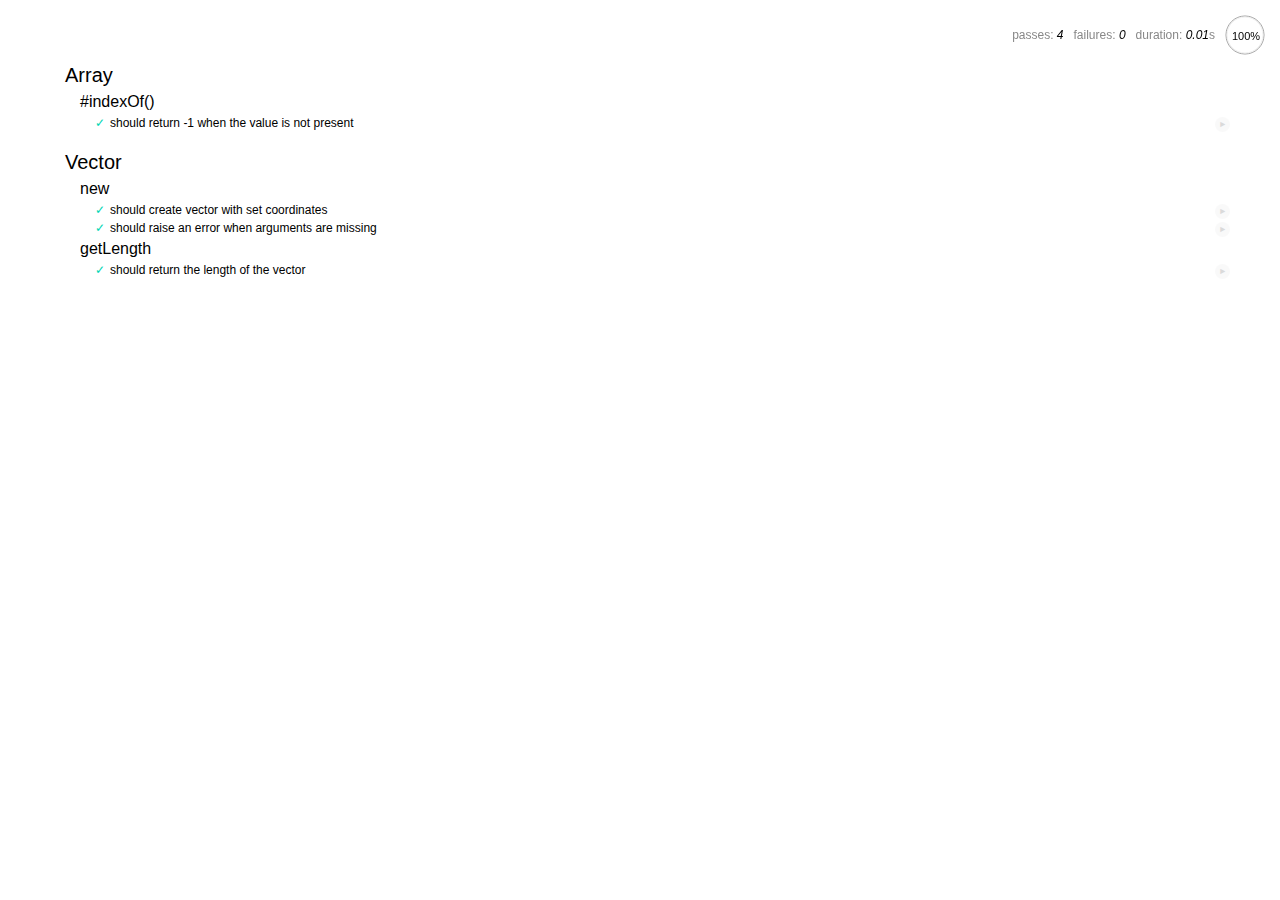
==== test/index.html @ ca11fc45 "Initial commit." ====
<html>
<head>
  <meta charset="utf-8">
  <title>Mocha Tests</title>
  <link rel="stylesheet" href="mocha.css" />
</head>
<body>
  <div id="mocha"></div>
  <script src="jquery.js"></script>
  <script src="mocha.js"></script>
  <script src="should.min.js"></script>
  <script>mocha.setup('bdd')</script>

  <!-- Includes -->
  <script src="../js/vector.js"></script>

  <!-- Tests to run -->
  <script src="test.basic.js"></script>
  <script src="test.vector.js"></script>

  <script>
    mocha.checkLeaks();
    mocha.run();
  </script>
</body>
</html>
---- test/mocha.css ----
@charset "utf-8";

body {
  margin:0;
}

#mocha {
  font: 20px/1.5 "Helvetica Neue", Helvetica, Arial, sans-serif;
  margin: 60px 50px;
}

#mocha ul,
#mocha li {
  margin: 0;
  padding: 0;
}

#mocha ul {
  list-style: none;
}

#mocha h1,
#mocha h2 {
  margin: 0;
}

#mocha h1 {
  margin-top: 15px;
  font-size: 1em;
  font-weight: 200;
}

#mocha h1 a {
  text-decoration: none;
  color: inherit;
}

#mocha h1 a:hover {
  text-decoration: underline;
}

#mocha .suite .suite h1 {
  margin-top: 0;
  font-size: .8em;
}

#mocha .hidden {
  display: none;
}

#mocha h2 {
  font-size: 12px;
  font-weight: normal;
  cursor: pointer;
}

#mocha .suite {
  margin-left: 15px;
}

#mocha .test {
  margin-left: 15px;
  overflow: hidden;
}

#mocha .test.pending:hover h2::after {
  content: '(pending)';
  font-family: arial, sans-serif;
}

#mocha .test.pass.medium .duration {
  background: #c09853;
}

#mocha .test.pass.slow .duration {
  background: #b94a48;
}

#mocha .test.pass::before {
  content: '✓';
  font-size: 12px;
  display: block;
  float: left;
  margin-right: 5px;
  color: #00d6b2;
}

#mocha .test.pass .duration {
  font-size: 9px;
  margin-left: 5px;
  padding: 2px 5px;
  color: #fff;
  -webkit-box-shadow: inset 0 1px 1px rgba(0,0,0,.2);
  -moz-box-shadow: inset 0 1px 1px rgba(0,0,0,.2);
  box-shadow: inset 0 1px 1px rgba(0,0,0,.2);
  -webkit-border-radius: 5px;
  -moz-border-radius: 5px;
  -ms-border-radius: 5px;
  -o-border-radius: 5px;
  border-radius: 5px;
}

#mocha .test.pass.fast .duration {
  display: none;
}

#mocha .test.pending {
  color: #0b97c4;
}

#mocha .test.pending::before {
  content: '◦';
  color: #0b97c4;
}

#mocha .test.fail {
  color: #c00;
}

#mocha .test.fail pre {
  color: black;
}

#mocha .test.fail::before {
  content: '✖';
  font-size: 12px;
  display: block;
  float: left;
  margin-right: 5px;
  color: #c00;
}

#mocha .test pre.error {
  color: #c00;
  max-height: 300px;
  overflow: auto;
}

/**
 * (1): approximate for browsers not supporting calc
 * (2): 42 = 2*15 + 2*10 + 2*1 (padding + margin + border)
 *      ^^ seriously
 */
#mocha .test pre {
  display: block;
  float: left;
  clear: left;
  font: 12px/1.5 monaco, monospace;
  margin: 5px;
  padding: 15px;
  border: 1px solid #eee;
  max-width: 85%; /*(1)*/
  max-width: calc(100% - 42px); /*(2)*/
  word-wrap: break-word;
  border-bottom-color: #ddd;
  -webkit-border-radius: 3px;
  -webkit-box-shadow: 0 1px 3px #eee;
  -moz-border-radius: 3px;
  -moz-box-shadow: 0 1px 3px #eee;
  border-radius: 3px;
}

#mocha .test h2 {
  position: relative;
}

#mocha .test a.replay {
  position: absolute;
  top: 3px;
  right: 0;
  text-decoration: none;
  vertical-align: middle;
  display: block;
  width: 15px;
  height: 15px;
  line-height: 15px;
  text-align: center;
  background: #eee;
  font-size: 15px;
  -moz-border-radius: 15px;
  border-radius: 15px;
  -webkit-transition: opacity 200ms;
  -moz-transition: opacity 200ms;
  transition: opacity 200ms;
  opacity: 0.3;
  color: #888;
}

#mocha .test:hover a.replay {
  opacity: 1;
}

#mocha-report.pass .test.fail {
  display: none;
}

#mocha-report.fail .test.pass {
  display: none;
}

#mocha-report.pending .test.pass,
#mocha-report.pending .test.fail {
  display: none;
}
#mocha-report.pending .test.pass.pending {
  display: block;
}

#mocha-error {
  color: #c00;
  font-size: 1.5em;
  font-weight: 100;
  letter-spacing: 1px;
}

#mocha-stats {
  position: fixed;
  top: 15px;
  right: 10px;
  font-size: 12px;
  margin: 0;
  color: #888;
  z-index: 1;
}

#mocha-stats .progress {
  float: right;
  padding-top: 0;
}

#mocha-stats em {
  color: black;
}

#mocha-stats a {
  text-decoration: none;
  color: inherit;
}

#mocha-stats a:hover {
  border-bottom: 1px solid #eee;
}

#mocha-stats li {
  display: inline-block;
  margin: 0 5px;
  list-style: none;
  padding-top: 11px;
}

#mocha-stats canvas {
  width: 40px;
  height: 40px;
}

#mocha code .comment { color: #ddd; }
#mocha code .init { color: #2f6fad; }
#mocha code .string { color: #5890ad; }
#mocha code .keyword { color: #8a6343; }
#mocha code .number { color: #2f6fad; }

@media screen and (max-device-width: 480px) {
  #mocha {
    margin: 60px 0px;
  }

  #mocha #stats {
    position: absolute;
  }
}
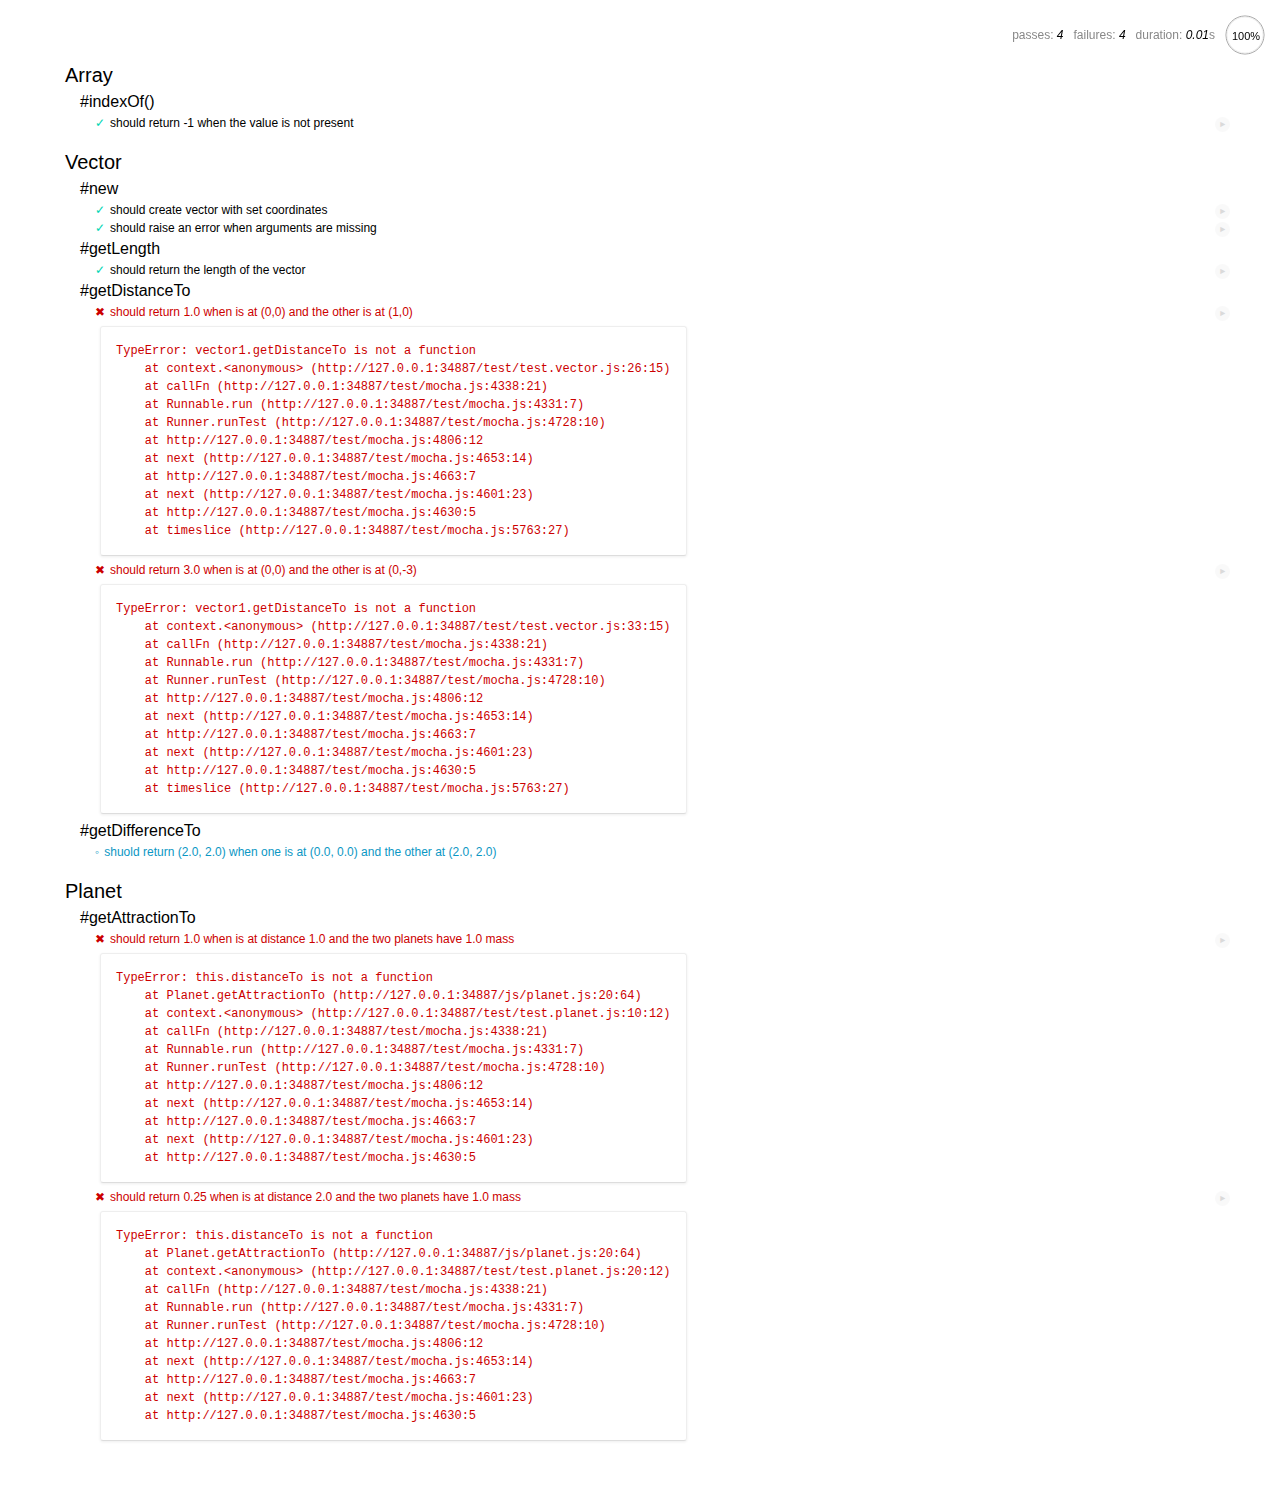
==== commit 60c7c078: "Writing basic physics." ====
--- a/test/index.html
+++ b/test/index.html
@@ -13,10 +13,13 @@
 
   <!-- Includes -->
   <script src="../js/vector.js"></script>
+  <script src="../js/planet.js"></script>
 
   <!-- Tests to run -->
   <script src="test.basic.js"></script>
   <script src="test.vector.js"></script>
+  <script src="test.planet.js"></script>
+  <script src="test.space.js"></script>
 
   <script>
     mocha.checkLeaks();
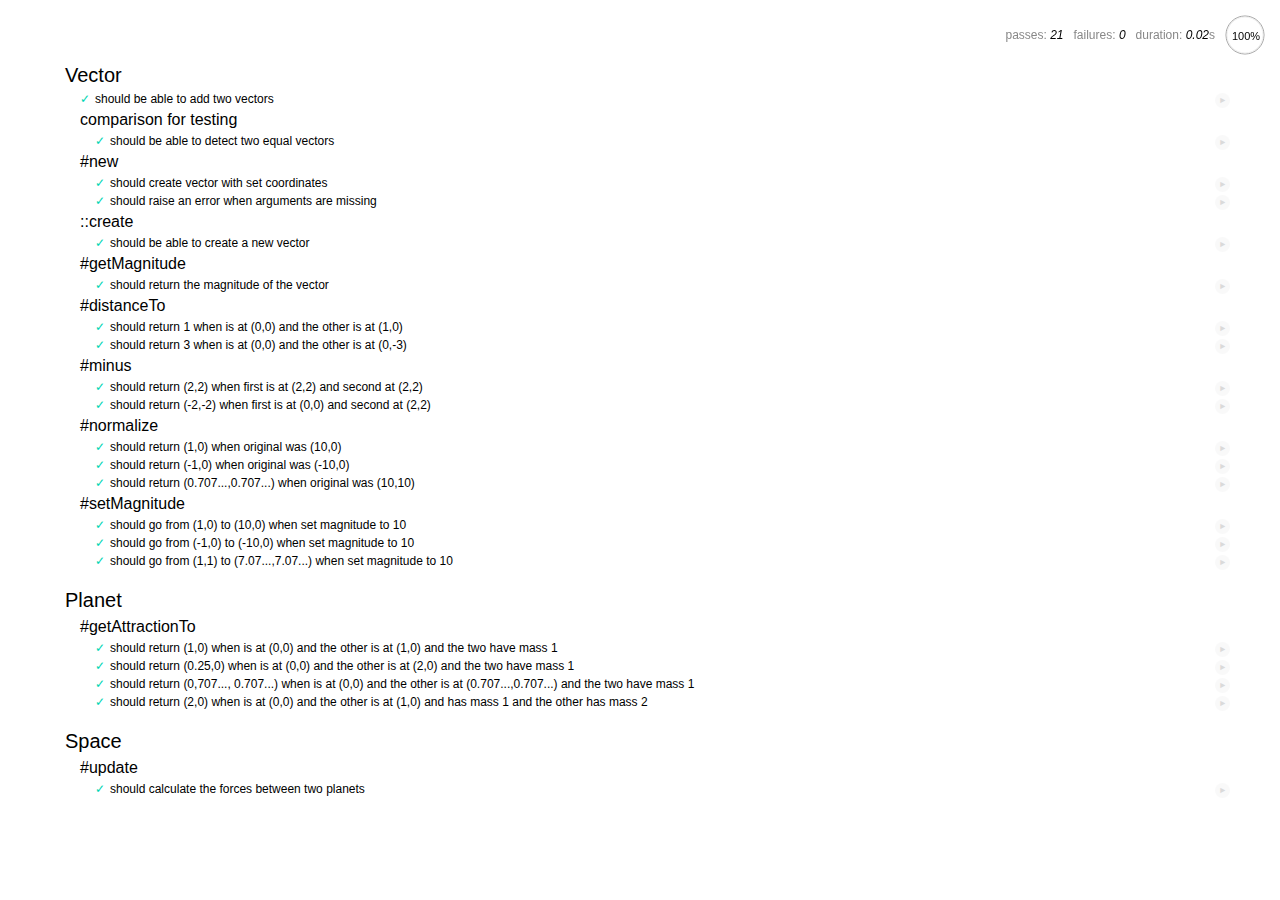
==== commit 0422838a: "Adds space update logic." ====
--- a/test/index.html
+++ b/test/index.html
@@ -6,7 +6,6 @@
 </head>
 <body>
   <div id="mocha"></div>
-  <script src="jquery.js"></script>
   <script src="mocha.js"></script>
   <script src="should.min.js"></script>
   <script>mocha.setup('bdd')</script>
@@ -14,9 +13,9 @@
   <!-- Includes -->
   <script src="../js/vector.js"></script>
   <script src="../js/planet.js"></script>
+  <script src="../js/space.js"></script>
 
   <!-- Tests to run -->
-  <script src="test.basic.js"></script>
   <script src="test.vector.js"></script>
   <script src="test.planet.js"></script>
   <script src="test.space.js"></script>
